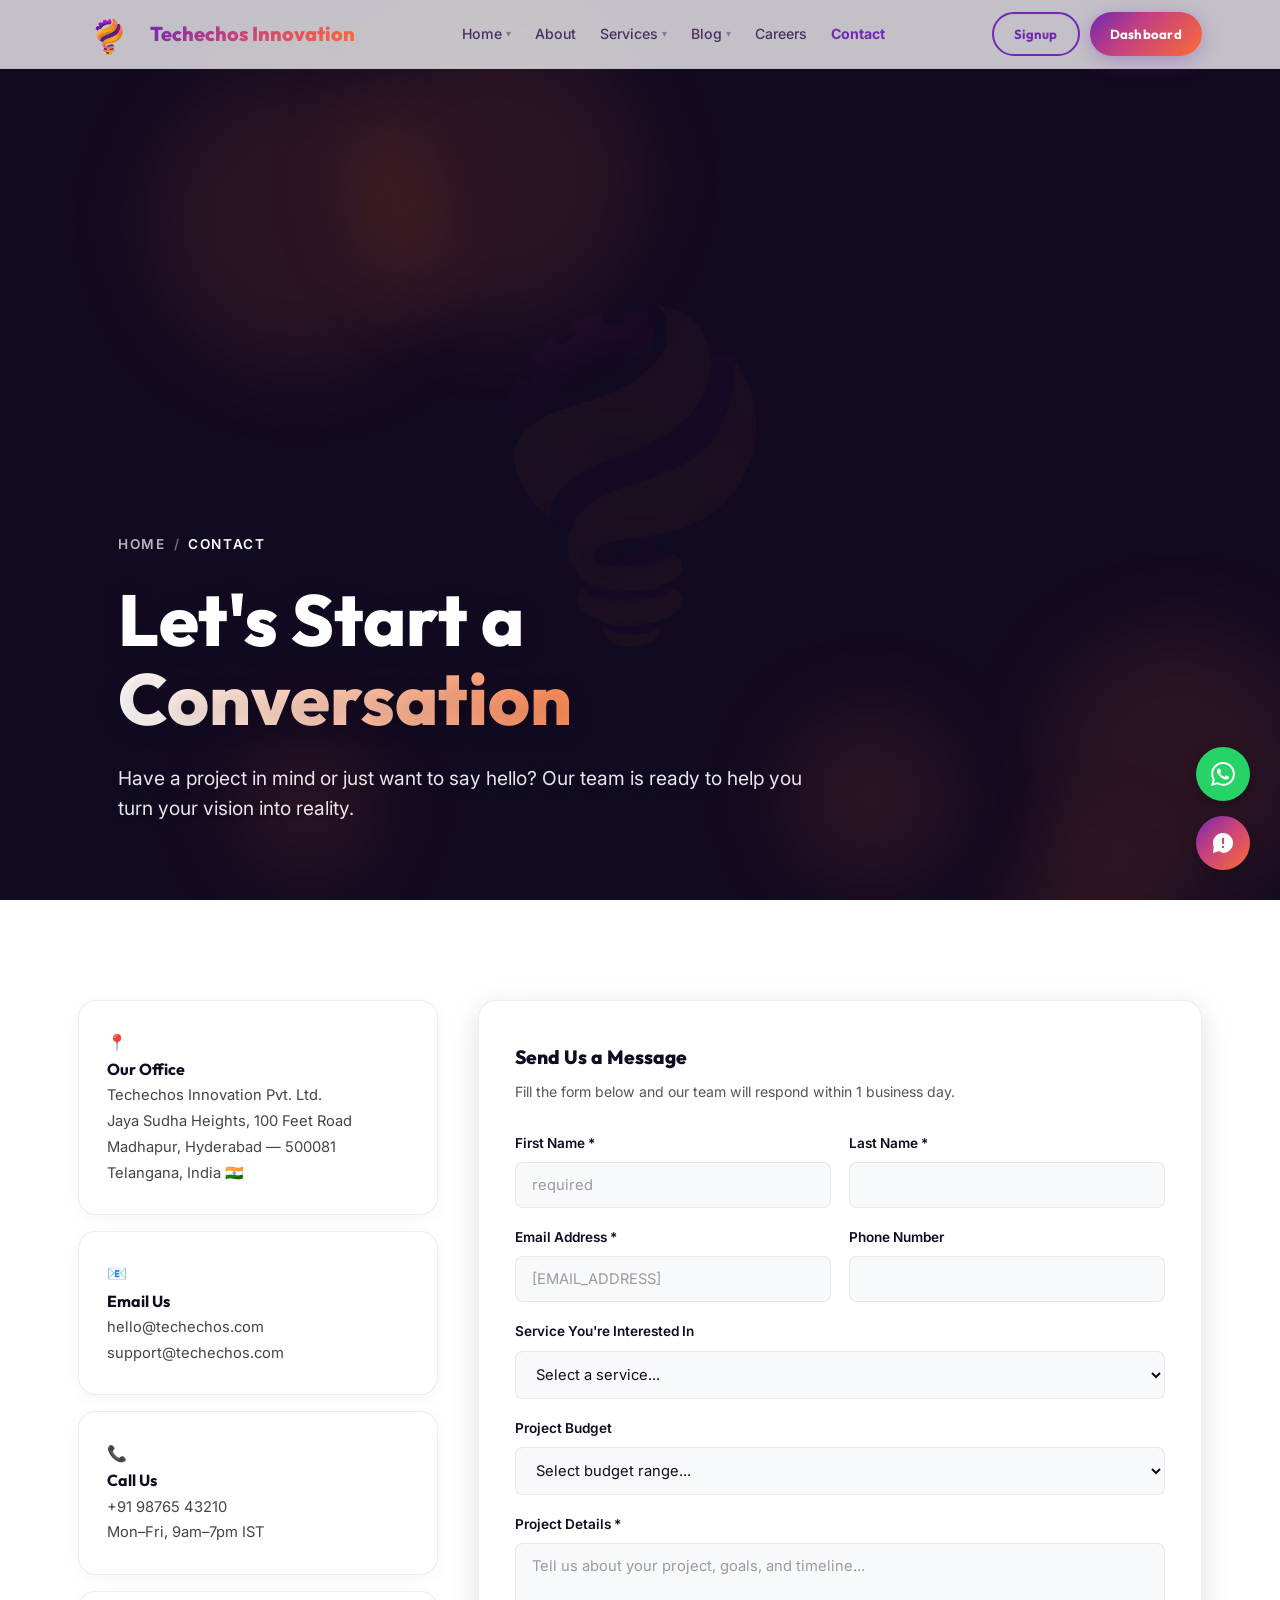
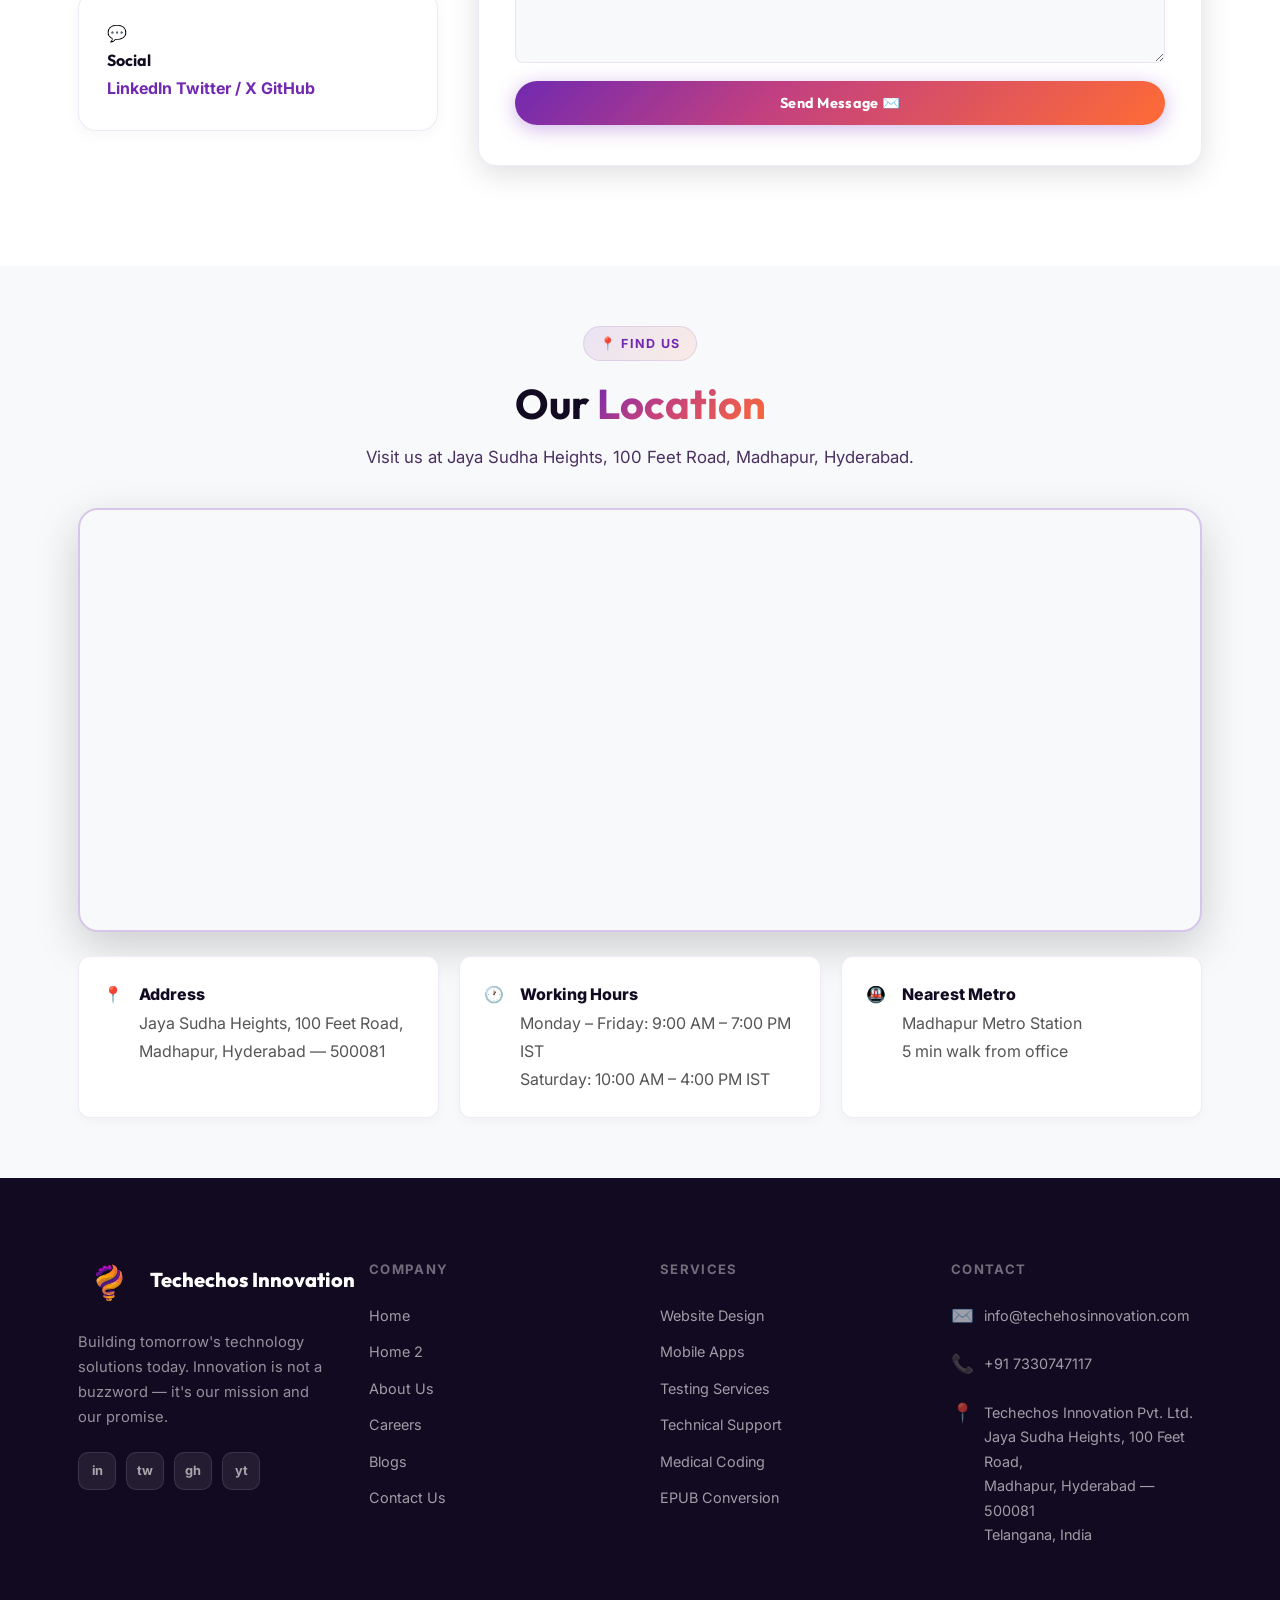
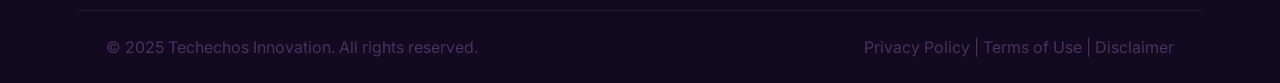
==== Contact/contact.html @ c476225d "initial commit" ====
<!DOCTYPE html>
<html lang="en">
<head>
<meta charset="UTF-8"/><meta name="viewport" content="width=device-width,initial-scale=1.0"/>
<meta name="description" content="Contact Techechos Innovation — Get in touch with our team to start your next project."/>
<title>Contact — Techechos Innovation</title>
<link rel="stylesheet" href="../shared/shared.css"/>
<link rel="stylesheet" href="./contact.css"/>
  <link rel="stylesheet" href="../navigation/header.css"/>
  <link rel="stylesheet" href="../navigation/footer.css"/>
</head>
<body class="dark-page">
<div id="header"></div>
<section class="page-hero video-hero">
  <video autoplay muted loop playsinline class="hero-video-bg">
    <source src="../images/280244_medium.mp4" type="video/mp4">
  </video>
  <div class="logo-shrink-container"><div class="logo-shrink-bg"></div></div>
  <div class="floating-bg"></div>
  <div class="container">
    <div class="page-hero-inner bottom-left-content">
      <div class="hero-text-content fade-up">
        <div class="breadcrumb"><a href="../Home/home.html">Home</a><span>/</span><span style="color:white">Contact</span></div>
        <h1 style="text-align: left;">Let's Start a <span class="brand-text-anim">Conversation</span></h1>
        <p style="margin-left: 0; text-align: left;">Have a project in mind or just want to say hello? Our team is ready to help you turn your vision into reality.</p>
      </div>
    </div>
  </div>
</section>
<section class="section section-light">
  <div class="container">
    <div class="contact-layout">
      <div class="contact-info-col">
        <div class="contact-info-card fade-up">
          <div class="ci-icon">📍</div>
          <h4>Our Office</h4>
          <p>Techechos Innovation Pvt. Ltd.<br/>Jaya Sudha Heights, 100 Feet Road<br/>Madhapur, Hyderabad — 500081<br/>Telangana, India 🇮🇳</p>
        </div>
        <div class="contact-info-card fade-up" style="--delay:0.08s">
          <div class="ci-icon">📧</div>
          <h4>Email Us</h4>
          <p>hello@techechos.com<br/>support@techechos.com</p>
        </div>
        <div class="contact-info-card fade-up" style="--delay:0.16s">
          <div class="ci-icon">📞</div>
          <h4>Call Us</h4>
          <p>+91 98765 43210<br/>Mon–Fri, 9am–7pm IST</p>
        </div>
        <div class="contact-info-card fade-up" style="--delay:0.24s">
          <div class="ci-icon">💬</div>
          <h4>Social</h4>
          <div class="ci-socials">
            <a href="#">LinkedIn</a>
            <a href="#">Twitter / X</a>
            <a href="#">GitHub</a>
          </div>
        </div>
      </div>
      <div class="contact-form-wrap fade-up" style="--delay:0.1s">
        <div class="contact-form">
          <h3 style="margin-bottom:6px;">Send Us a Message</h3>
          <p style="font-size:0.88rem;margin-bottom:28px;">Fill the form below and our team will respond within 1 business day.</p>
          <form id="contactForm" novalidate>
            <div class="form-row">
              <div class="form-group"><label for="fname">First Name *</label><input type="text" id="fname" placeholder= required></div>
              <div class="form-group"><label for="lname">Last Name *</label><input type="text" id="lname" placeholder="" required/></div>
            </div>
            <div class="form-row">
              <div class="form-group"><label for="email">Email Address *</label><input type="email" id="email" placeholder="[EMAIL_ADDRESS]" required/></div>
              <div class="form-group"><label for="phone">Phone Number</label><input type="tel" id="phone" placeholder=""/></div>
            </div>
            <div class="form-group">
              <label for="service">Service You're Interested In</label>
              <select id="service">
                <option value="">Select a service...</option>
                <option value="software-dev">Software Development</option>
                <option value="ai-ml">AI &amp; Machine Learning</option>
                <option value="cloud">Cloud Solutions</option>
                <option value="uiux">UI/UX Design</option>
                <option value="blockchain">Blockchain &amp; Web3</option>
                <option value="devops">DevOps &amp; Automation</option>
                <option value="other">Other / Multiple</option>
              </select>
            </div>
            <div class="form-group">
              <label for="budget">Project Budget</label>
              <select id="budget">
                <option value="">Select budget range...</option>
                <option value="lt5l">Under ₹5 Lakhs</option>
                <option value="5-20l">₹5L – ₹20L</option>
                <option value="20-50l">₹20L – ₹50L</option>
                <option value="50l+">₹50L+</option>
              </select>
            </div>
            <div class="form-group">
              <label for="message">Project Details *</label>
              <textarea id="message" rows="5" placeholder="Tell us about your project, goals, and timeline..." required></textarea>
            </div>
            <button type="submit" class="btn btn-primary" style="width:100%;justify-content:center;" id="submitBtn">Send Message ✉️</button>
            <div id="form-success" class="form-success" style="display:none;">✅ Thanks! We'll be in touch within 24 hours.</div>
          </form>
        </div>
      </div>
    </div>
  </div>
</section>
<section class="section section-soft" style="padding: 60px 0;">
  <div class="container">
    <div class="section-header center fade-up" style="margin-bottom: 36px;">
      <div class="section-label">📍 Find Us</div>
      <h2>Our <span class="grad-text">Location</span></h2>
      <p>Visit us at Jaya Sudha Heights, 100 Feet Road, Madhapur, Hyderabad.</p>
    </div>
    <div class="map-wrapper fade-up" style="--delay:0.1s">
      <div class="map-card">
        <iframe
          src="https://www.google.com/maps/embed?pb=!1m18!1m12!1m3!1d3806.0773456789012!2d78.3975!3d17.4444!2m3!1f0!2f0!3f0!3m2!1i1024!2i768!4f13.1!3m3!1m2!1s0x3bcb93e6b6b6b6b7%3A0x6b6b6b6b6b6b6b6b!2sJaya%20Sudha%20Heights%2C%20100%20Feet%20Road%2C%20Madhapur%2C%20Hyderabad%2C%20Telangana!5e0!3m2!1sen!2sin!4v1234567890"
          width="100%" height="420"
          style="border:0; border-radius: 16px; display:block;"
          allowfullscreen="" loading="lazy"
          referrerpolicy="no-referrer-when-downgrade"
          title="Techechos Innovation Office — Madhapur, Hyderabad">
        </iframe>
      </div>
      <div class="map-info-row">
        <div class="map-info-item"><span>📍</span><div><strong>Address</strong><p>Jaya Sudha Heights, 100 Feet Road,<br>Madhapur, Hyderabad — 500081</p></div></div>
        <div class="map-info-item"><span>🕐</span><div><strong>Working Hours</strong><p>Monday – Friday: 9:00 AM – 7:00 PM IST<br>Saturday: 10:00 AM – 4:00 PM IST</p></div></div>
        <div class="map-info-item"><span>🚇</span><div><strong>Nearest Metro</strong><p>Madhapur Metro Station<br>5 min walk from office</p></div></div>
      </div>
    </div>
  </div>
</section>
<div id="footer"></div>
<script src="../shared/shared.js"></script>
<script src="./contact.js"></script>
<script src="../navigation/script.js"></script>
</body>
</html>
---- shared/shared.css ----
@import url('https://fonts.googleapis.com/css2?family=Outfit:wght@400;500;600;700;800&family=Inter:ital,wght@0,300;0,400;0,500;0,600;1,300&display=swap');


:root {
  --purple:       #7129b1;
  --purple-light: #9B4DCA;
  --purple-dark:  #5A1A9A;
  --orange:       #FF6B35;
  --orange-light: #FF8C5A;
  --pink:         #E040A0;
  --grad:         linear-gradient(135deg, #7129b1 0%, #C24080 40%, #FF6B35 100%);
  --grad-hero:    linear-gradient(135deg, #7129b1 0%, #C24080 45%, #FF6B35 100%);
  --grad-soft:    linear-gradient(135deg, rgba(113,41,177,0.1) 0%, rgba(255,107,53,0.1) 100%);
  --white:        #ffffff;
  --off-white:    #f8f9fa;
  --text-dark:    #120a21;
  --text-mid:     #4a3060;
  --text-light:   #7a6090;
  --border:       rgba(113,41,177,0.12);
  --border-soft:  rgba(113,41,177,0.06);
  --card-bg:      #ffffff;
  --bg-page:      #ffffff;
  --font-head:    'Outfit', sans-serif;
  --font-body:    'Inter', sans-serif;
  --radius:       18px;
  --radius-sm:    12px;
  --radius-xs:    8px;
  --shadow-sm:    0 8px 30px rgba(0,0,0,0.13);
  --shadow-md:    0 15px 45px rgba(0,0,0,0.18);
  --shadow-lg:    0 22px 70px rgba(0,0,0,0.25);
  --transition:   all 0.32s cubic-bezier(0.4,0,0.2,1);
}


*, *::before, *::after { box-sizing: border-box; margin: 0; padding: 0; }
html { scroll-behavior: smooth; font-size: 16px; }
body { font-family: var(--font-body); background: var(--bg-page); color: var(--text-dark); line-height: 1.7; overflow-x: hidden; }
a { text-decoration: none; color: inherit; }
ul { list-style: none; }
img { max-width: 100%; height: auto; display: block; }
button { cursor: pointer; border: none; background: none; font-family: inherit; }


.table-responsive {
  width: 100%;
  overflow-x: auto;
  -webkit-overflow-scrolling: touch;
}


h1 { font-family: var(--font-head); font-size: clamp(2.2rem,5vw,3.8rem); font-weight: 800; line-height: 1.15; color: var(--white); }
h2 { font-family: var(--font-head); font-size: clamp(1.7rem,3.5vw,2.6rem); font-weight: 700; line-height: 1.2; color: var(--text-dark); }
h3 { font-family: var(--font-head); font-size: 1.2rem; font-weight: 700; color: var(--text-dark); }
h4 { font-family: var(--font-head); font-size: 1rem; font-weight: 600; color: var(--text-dark); }
p { font-size: 1rem; color: var(--text-mid); line-height: 1.75; }

.grad-text {
  background: var(--grad);
  -webkit-background-clip: text;
  -webkit-text-fill-color: transparent;
  background-clip: text;
}


.container { max-width: 1180px; margin: 0 auto; padding: 0 28px; }
.section { padding: 90px 0; }
.section-light { background: var(--white); }
.section-soft { background: var(--off-white); }


.section-label {
  display: inline-flex; align-items: center; gap: 8px;
  padding: 6px 16px;
  background: var(--grad-soft);
  border: 1px solid var(--border);
  border-radius: 50px;
  font-size: 0.78rem; font-weight: 700;
  color: var(--purple);
  letter-spacing: 0.1em; text-transform: uppercase;
  margin-bottom: 18px;
}
.section-header { max-width: 640px; margin-bottom: 60px; }
.section-header.center { text-align: center; margin-left: auto; margin-right: auto; }
.section-header p { margin-top: 14px; font-size: 1.05rem; }


.btn {
  display: inline-flex; align-items: center; justify-content: center; gap: 8px;
  padding: 13px 28px;
  min-height: 44px; 
  border-radius: 50px;
  font-family: var(--font-head); font-weight: 700; font-size: 0.9rem;
  letter-spacing: 0.02em;
  transition: var(--transition);
  position: relative; overflow: hidden;
  white-space: nowrap;
}
.btn-primary { background: var(--grad); color: var(--white); box-shadow: 0 4px 20px rgba(123,47,190,0.35); }
.btn-primary:hover { transform: translateY(-2px); box-shadow: 0 8px 30px rgba(123,47,190,0.5); }
.btn-white { background: var(--white); color: var(--purple); box-shadow: 0 4px 20px rgba(0,0,0,0.15); }
.btn-white:hover { transform: translateY(-2px); box-shadow: 0 8px 30px rgba(0,0,0,0.2); background: var(--off-white); }
.btn-outline-white { border: 2px solid rgba(255,255,255,0.7); color: var(--white); }
.btn-outline-white:hover { background: rgba(255,255,255,0.15); border-color: var(--white); transform: translateY(-2px); }
.btn-outline-purple { border: 2px solid var(--purple); color: var(--purple); }
.btn-outline-purple:hover { background: var(--purple); color: var(--white); transform: translateY(-2px); }
.btn-text { background: transparent; color: var(--white); padding: 13px 4px; border-bottom: 2px solid rgba(255,255,255,0.4); border-radius: 0; }
.btn-text:hover { border-bottom-color: var(--white); transform: translateY(-2px); }
.btn-sm { padding: 9px 20px; font-size: 0.82rem; }


/* Header CSS extracted */


.page-hero {
  background: var(--grad-hero);
  padding: 160px 0 120px;
  position: relative;
  overflow: hidden;
  color: var(--white);
  text-align: center;
}

.page-hero-inner {
  max-width: 1200px;
  margin: 0 auto;
  padding: 0 40px;
  position: relative;
  z-index: 10;
  display: flex;
  flex-direction: column;
  align-items: center;
}

.hero-text-content {
  max-width: 800px;
  margin-bottom: 50px;
}

.brand-text-anim {
  display: inline-block;
  font-weight: 800;
  background: linear-gradient(90deg, #ffffff 0%, #ff8c5a 50%, #ffffff 100%);
  background-size: 200% auto;
  -webkit-background-clip: text;
  -webkit-text-fill-color: transparent;
  background-clip: text;
  animation: shineBrand 3s linear infinite, blinkBrand 4s ease-in-out infinite;
}

@keyframes shineBrand {
  to { background-position: 200% center; }
}
@keyframes blinkBrand {
  0%, 100% { opacity: 1; filter: drop-shadow(0 0 0px var(--white)); }
  50% { opacity: 0.85; filter: drop-shadow(0 0 15px rgba(255,140,90,0.6)); }
}

.hero-main-img-center {
  width: 140px;
  height: 140px;
  object-fit: contain;
  margin-bottom: 30px;
  z-index: 5;
  filter: drop-shadow(0 15px 30px rgba(113,41,177,0.3));
}

.page-hero h1 { font-size: clamp(2.8rem, 6vw, 4.5rem); line-height: 1.1; margin-bottom: 24px; text-shadow: 0 4px 20px rgba(0,0,0,0.15); }
.page-hero p { font-size: 1.2rem; color: rgba(255,255,255,0.9); max-width: 700px; margin: 0 auto 36px; line-height: 1.6; text-shadow: 0 2px 10px rgba(0,0,0,0.1); }

.hero-split {
  display: grid;
  grid-template-columns: 1.1fr 0.9fr;
  align-items: center;
  gap: 60px;
  text-align: left;
}
.hero-split .hero-text-content {
  margin-bottom: 0;
  max-width: 100%;
}
.hero-split .hero-img-content {
  position: relative;
  z-index: 5;
}
.hero-split .hero-img-content img {
  width: 100%;
  border-radius: var(--radius);
  box-shadow: var(--shadow-lg);
}
.hero-split .breadcrumb {
  justify-content: flex-start;
}
.hero-split p {
  margin-left: 0;
}

.logo-shrink-container {
  position: absolute;
  top: 50%;
  left: 50%;
  transform: translate(-50%, -50%);
  width: 100%;
  height: 100%;
  z-index: 0;
  pointer-events: none;
  overflow: hidden;
}
.logo-shrink-bg {
  position: absolute;
  top: 50%;
  left: 50%;
  width: 600px;
  height: 600px;
  background: url('../images/logo1.svg') no-repeat center/contain;
  opacity: 0.04;
  transform: translate(-50%, -50%);
  animation: logoShrink 10s ease-in-out infinite alternate;
}
@keyframes logoShrink {
  0% { transform: translate(-50%, -50%) scale(1.2) rotate(0deg); opacity: 0.03; }
  100% { transform: translate(-50%, -50%) scale(0.6) rotate(5deg); opacity: 0.06; }
}

.floating-bg {
  position: absolute;
  inset: 0;
  z-index: 0;
  overflow: hidden;
}
.float-el {
  position: absolute;
  background: rgba(255,107,53,0.1);
  border-radius: 50%;
  filter: blur(40px);
  animation: floatMove var(--d, 15s) linear infinite;
}
@keyframes floatMove {
  0% { transform: translate(0, 0) scale(1); }
  50% { transform: translate(100px, -50px) scale(1.2); }
  100% { transform: translate(0, 0) scale(1); }
}

.breadcrumb {
  display: flex; gap: 8px; align-items: center; justify-content: center;
  margin-bottom: 24px; font-size: 0.85rem;
  font-weight: 600;
  text-transform: uppercase;
  letter-spacing: 0.12em;
}
.breadcrumb a { color: rgba(255,255,255,0.7); }
.breadcrumb span { color: rgba(255,255,255,0.4); }

.bubble-container {
  position: absolute;
  top: 0;
  left: 0;
  width: 100%;
  height: 100%;
  z-index: 1;
  pointer-events: none;
}

.bubble {
  position: absolute;
  bottom: -50px;
  background: rgba(255,255,255,0.08);
  border-radius: 50%;
  animation: bubbleUp var(--duration, 8s) ease-in infinite;
  box-shadow: inset 0 0 15px rgba(255,255,255,0.2);
}

@keyframes bubbleUp {
  0% { transform: translateY(0) scale(1); opacity: 0; }
  20% { opacity: 0.4; }
  100% { transform: translateY(-110vh) scale(1.8); opacity: 0; }
}

.section { padding: 100px 0; background: var(--white); }
.section-soft { background: var(--off-white); }
.section-header h2 { color: var(--text-dark); }
.section-header p { color: var(--text-mid); }

.svc-card, .service-card, .blog-card, .job-card, .pricing-card, .testimonial-card, .contact-info-card, .map-info-item, .feature-box, .dark-scard, .process-step, .tech-logo, .perk-card, .value-card, .team-card {
  background: var(--white);
  border: 1px solid var(--border-soft);
  border-radius: var(--radius);
  transition: all 0.4s cubic-bezier(0.4, 0, 0.2, 1);
  position: relative;
  overflow: hidden;
  box-shadow: var(--shadow-sm);
}

.svc-card::before, .service-card::before, .blog-card::before, .job-card::before, .pricing-card::before, .testimonial-card::before, .contact-info-card::before, .map-info-item::before, .feature-box::before, .dark-scard::before, .process-step::before, .tech-logo::before, .perk-card::before, .value-card::before, .team-card::before {
  content: '';
  position: absolute;
  top: 0; left: 0; right: 0;
  height: 3px;
  background: var(--grad);
  opacity: 0;
  transition: 0.3s ease;
  z-index: 5;
}

.svc-card:hover, .service-card:hover, .blog-card:hover, .job-card:hover, .pricing-card:hover, .testimonial-card:hover, .contact-info-card:hover, .map-info-item:hover, .feature-box:hover, .dark-scard:hover, .process-step:hover, .tech-logo:hover, .perk-card:hover, .value-card:hover, .team-card:hover {
  transform: translateY(-8px) !important;
  box-shadow: 0 20px 50px rgba(113,41,177,0.15) !important;
  border-color: var(--purple) !important;
}

.svc-card:hover::before, .service-card:hover::before, .blog-card:hover::before, .job-card:hover::before, .pricing-card:hover::before, .testimonial-card:hover::before, .contact-info-card:hover::before, .map-info-item:hover::before, .feature-box:hover::before, .dark-scard:hover::before, .process-step:hover::before, .tech-logo:hover::before, .perk-card:hover::before, .value-card:hover::before, .team-card:hover::before {
  opacity: 1;
}

.blog-card { box-shadow: var(--shadow-sm); }
.blog-thumb { height: 220px; width: 100%; overflow: hidden; position: relative; flex-shrink: 0; }
.blog-thumb img { width: 100%; height: 100%; object-fit: cover; }
.blog-body { padding: 24px; display: flex; flex-direction: column; flex-grow: 1; min-height: 0; }
.blog-body h3 { 
  font-size: 1.15rem; color: #120A21 !important; font-weight: 700; margin-bottom: 12px; line-height: 1.4; 
  display: -webkit-box; -webkit-line-clamp: 2; -webkit-box-orient: vertical; line-clamp: 2; overflow: hidden;
}
.blog-body p { 
  font-size: 0.92rem; color: #555555 !important; line-height: 1.7; margin-bottom: 16px; flex-grow: 1;
  display: -webkit-box; -webkit-line-clamp: 3; -webkit-box-orient: vertical; line-clamp: 3; overflow: hidden;
}
.blog-read { margin-top: auto; padding-top: 10px; font-weight: 700; color: var(--purple); }

.svc-card h3, .blog-card h3, .job-card h4 { color: var(--text-dark) !important; }
.svc-card p, .blog-card p, .job-card p { color: var(--text-mid) !important; }
.pricing-card:not(.popular) h3 { color: var(--text-dark) !important; }
.pricing-card:not(.popular) p { color: var(--text-mid) !important; }

.blog-filter {
  background: var(--white);
  color: var(--purple);
  border: 1.5px solid var(--purple);
  padding: 8px 18px;
  border-radius: 50px;
  font-weight: 600;
  transition: var(--transition);
}
.blog-filter:hover, .blog-filter.active {
  background: var(--purple);
  color: var(--white);
  box-shadow: var(--shadow-sm);
}

.blog-cat {
  background: var(--grad);
  color: var(--white) !important;
  font-weight: 700;
  padding: 4px 12px;
  border-radius: 4px;
  font-size: 0.75rem;
}


.cta-banner {
  background: var(--grad);
  padding: 80px 28px;
  text-align: center;
  position: relative; overflow: hidden;
}
.cta-banner::before {
  content: '';
  position: absolute; inset: 0;
  background-image: radial-gradient(circle, rgba(255,255,255,0.05) 1px, transparent 1px);
  background-size: 36px 36px;
}
.cta-banner h2 { color: var(--white); margin-bottom: 16px; position: relative; }
.cta-banner p { color: rgba(255,255,255,0.85); max-width: 520px; margin: 0 auto 36px; position: relative; }
.cta-btns { display: flex; gap: 14px; justify-content: center; flex-wrap: wrap; position: relative; }


/* Footer CSS extracted */


@keyframes fadeSlideUp { from{opacity:0;transform:translateY(24px)} to{opacity:1;transform:translateY(0)} }
@keyframes fadeSlideDown { from{opacity:0;transform:translateY(-16px)} to{opacity:1;transform:translateY(0)} }
@keyframes fadeIn { from{opacity:0} to{opacity:1} }
@keyframes bounce { 0%,100%{transform:translateX(-50%) translateY(0)} 50%{transform:translateX(-50%) translateY(-8px)} }
@keyframes float { 0%,100%{transform:translateY(0)} 50%{transform:translateY(-12px)} }
.water-float { animation: float 4s ease-in-out infinite; }
@keyframes marquee { 0%{transform:translateX(0)} 100%{transform:translateX(-50%)} }

.fade-up { opacity: 0; transform: translateY(28px); transition: opacity 0.6s ease, transform 0.6s ease; }
.fade-up.visible { opacity: 1; transform: translateY(0); }
.fade-up[style*="--delay"] { transition-delay: var(--delay,0s); }


.section-light { background: var(--white); }
.section-soft  { background: var(--off-white); }
.section-label { background: var(--grad-soft); border-color: var(--border); color: var(--purple); }




.form-row { display: grid; grid-template-columns: 1fr 1fr; gap: 18px; }
@media(max-width:560px){ .form-row{grid-template-columns:1fr;} }
.form-group { display: flex; flex-direction: column; gap: 7px; margin-bottom: 18px; }
.form-group label { font-size: 0.85rem; font-weight: 600; color: var(--text-dark); }
.form-group input, .form-group textarea, .form-group select {
  padding: 13px 16px;
  background: var(--off-white); border: 1.5px solid var(--border-soft);
  border-radius: var(--radius-xs); font-family: var(--font-body); font-size: 0.92rem;
  color: var(--text-dark); transition: var(--transition); outline: none;
  width: 100%;
}
.form-group input:focus, .form-group textarea:focus, .form-group select:focus {
  border-color: var(--purple); background: var(--white);
  box-shadow: 0 0 0 3px rgba(123,47,190,0.1);
}
.form-group textarea { resize: vertical; min-height: 120px; }

body.dark-page .form-group label { color: rgba(255,255,255,0.8); }
body.dark-page .form-group input,
body.dark-page .form-group textarea,
body.dark-page .form-group select {
  background: rgba(255,255,255,0.05);
  border-color: rgba(123,47,190,0.2);
  color: rgba(255,255,255,0.85);
}
body.dark-page .form-group input:focus,
body.dark-page .form-group textarea:focus,
body.dark-page .form-group select:focus {
  border-color: rgba(123,47,190,0.6);
  background: rgba(123,47,190,0.08);
  box-shadow: 0 0 0 3px rgba(123,47,190,0.15);
}
body.dark-page .form-group input::placeholder,
body.dark-page .form-group textarea::placeholder { color: rgba(255,255,255,0.25); }



@media(min-width: 1281px) {
  .container, .nav-inner, .page-hero-inner { max-width: 1400px; }
}
@media(max-width: 1280px) {
  
  
  .page-hero { padding: 140px 0 100px; }
}

@media(max-width: 1024px) {
  
  
  .page-hero h1 { font-size: clamp(2.4rem, 8vw, 3.5rem); }
  .page-hero { padding: 120px 0 80px; }
}

@media(max-width: 640px) {
  h1 { font-size: 2.2rem; }
  h2 { font-size: 1.8rem; }
  .section { padding: 70px 0; }
  
  .page-hero { padding: 110px 0 60px; }
  .hero-split {
    grid-template-columns: 1fr;
    text-align: center;
    gap: 40px;
  }
  .hero-split .hero-img-content {
    order: -1;
    max-width: 320px;
    margin: 0 auto;
  }
  .hero-split .breadcrumb {
    justify-content: center;
  }
  .hero-main-img-center { width: 100px; height: 100px; }
  
  
  
  
}
---- Contact/contact.css ----
/* Hero Video Background */
.video-hero {
  position: relative;
  overflow: hidden;
  background: var(--text-dark);
  min-height: 100vh;
  padding: 140px 0 40px;
  display: flex;
  align-items: flex-end;
}
.hero-video-bg {
  position: absolute;
  top: 50%;
  left: 50%;
  min-width: 100%;
  min-height: 100%;
  width: auto;
  height: auto;
  transform: translate(-50%, -50%);
  z-index: 1;
  object-fit: cover;
  opacity: 0.5;
}
.video-hero .logo-shrink-container,
.video-hero .floating-bg {
  z-index: 2;
}
.video-hero .container {
  position: relative;
  z-index: 5;
  width: 100%;
}
.bottom-left-content {
  display: flex !important;
  flex-direction: column;
  align-items: flex-start;
  justify-content: flex-end;
  text-align: left;
  width: 100%;
}
.bottom-left-content .hero-text-content {
  max-width: 800px;
  margin: 0;
  text-align: left;
}
.bottom-left-content p {
  margin-left: 0;
  margin-right: 0;
  text-align: left;
}
.bottom-left-content h1 {
  text-align: left;
}
.bottom-left-content .breadcrumb {
  justify-content: flex-start;
}

.contact-layout { display:grid; grid-template-columns:360px 1fr; gap:40px; align-items:start; }
@media(max-width:900px){ .contact-layout{grid-template-columns:1fr;} }

.contact-info-col { display:flex; flex-direction:column; gap:16px; }
.contact-info-card { background:var(--white) !important; border:1px solid rgba(113,41,177,0.1); border-radius:var(--radius); padding:28px; transition:var(--transition); box-shadow: 0 4px 15px rgba(0,0,0,0.04); }
.contact-info-card:hover { border-color:rgba(113,41,177,0.3); box-shadow:0 12px 30px rgba(113,41,177,0.1); transform:translateY(-5px); }
.contact-info-card h4 { color: #120A21 !important; font-weight: 700; }
.contact-info-card p { color: #444444 !important; font-size: 0.92rem; }
.ci-socials a { color:var(--purple) !important; font-weight:700; }

.contact-form-wrap { position:sticky; top:90px; }
.contact-form { background:var(--white) !important; border:1px solid rgba(113,41,177,0.1); border-radius:var(--radius); padding:40px 36px; box-shadow: var(--shadow-sm); }
.contact-form h3 { color: #120A21 !important; font-weight: 800; }
.contact-form p { color: #555555 !important; }
.contact-form label { color: #120A21 !important; font-weight: 600; }

.contact-form input, 
.contact-form textarea, 
.contact-form select {
  background: #f8f9fa !important;
  color: #120A21 !important;
  border: 1.5px solid rgba(113,41,177,0.1) !important;
  transition: var(--transition);
}

.contact-form input:focus, 
.contact-form textarea:focus, 
.contact-form select:focus {
  background: #ffffff !important;
  border-color: var(--purple) !important;
  box-shadow: 0 0 0 4px rgba(113,41,177,0.1) !important;
  outline: none;
}

.contact-form input::placeholder, 
.contact-form textarea::placeholder {
  color: rgba(18,10,33,0.4) !important;
}


.map-wrapper { display: flex; flex-direction: column; gap: 24px; }
.map-card {
  border-radius: 20px;
  overflow: hidden;
  border: 2px solid var(--border);
  box-shadow: var(--shadow-md);
  transition: var(--transition);
}
.map-card:hover { box-shadow: var(--shadow-lg); border-color: rgba(123,47,190,0.3); }
body.dark-page .map-card { border-color: rgba(123,47,190,0.25); }

.map-info-row {
  display: grid;
  grid-template-columns: repeat(3, 1fr);
  gap: 20px;
}
@media(max-width:780px){ .map-info-row { grid-template-columns: 1fr; } }
@media(max-width:520px){ .map-info-row { grid-template-columns: 1fr; } }

.map-info-item {
  display: flex;
  align-items: flex-start;
  gap: 16px;
  background: var(--white) !important;
  border: 1px solid rgba(113,41,177,0.1);
  border-radius: var(--radius-sm);
  padding: 24px;
  transition: var(--transition);
  box-shadow: 0 4px 12px rgba(0,0,0,0.03);
}
.map-info-item:hover { border-color: rgba(113,41,177,0.3); box-shadow: 0 8px 25px rgba(0,0,0,0.06); transform: translateY(-3px); }
.map-info-item strong { color: #120A21 !important; font-weight: 800; }
.map-info-item p { color: #555555 !important; }
---- navigation/header.css ----
#navbar {
  position: fixed; top: 0; left: 0; right: 0; z-index: 1000;
  background: rgba(255,255,255,0.75);
  backdrop-filter: blur(20px);
  border-bottom: 1px solid var(--border-soft);
  transition: var(--transition);
}
#navbar.scrolled { box-shadow: 0 4px 24px rgba(123,47,190,0.12); }

.nav-inner {
  display: flex;
  justify-content: space-between;
  align-items: center;
  height: 68px; padding: 0 28px;
  max-width: 1180px; margin: 0 auto;
  width: 100%;
}
.nav-logo {
  display: flex; align-items: center; gap: 8px;
  font-family: var(--font-head); font-size: 1.25rem; font-weight: 800;
  flex-shrink: 0;
  text-decoration: none;
  z-index: 1010;
}
.nav-logo-img { height: 44px; object-fit: contain; flex-shrink: 0; }
.nav-logo-text {
  background: var(--grad);
  -webkit-background-clip: text;
  -webkit-text-fill-color: transparent;
  background-clip: text;
  white-space: nowrap;
  display: block;
  line-height: 1.2;
}
.nav-links { display: flex; align-items: center; justify-content: center; gap: 4px; }
.nav-links > li { position: relative; }
.nav-links > li > a {
  display: flex; align-items: center; gap: 4px;
  padding: 8px 14px; border-radius: 8px;
  min-height: 44px; 
  font-size: 0.92rem; font-weight: 500; color: var(--text-mid);
  transition: var(--transition);
}
.nav-links > li > a:hover,
.nav-links > li > a.active { color: var(--purple); background: transparent; }
.nav-links > li > a.active { font-weight: 700; }
.nav-arrow { font-size: 0.65rem; opacity: 0.5; transition: var(--transition); }
.dropdown:hover .nav-arrow { transform: rotate(180deg); }

.drop-menu {
  position: absolute; top: calc(100% + 6px); left: 0;
  background: rgba(255, 255, 255, 0.85);
  backdrop-filter: blur(16px);
  -webkit-backdrop-filter: blur(16px);
  border: 1px solid var(--border);
  border-radius: var(--radius-sm); padding: 8px; min-width: 200px;
  box-shadow: var(--shadow-md);
  opacity: 0; pointer-events: none; transform: translateY(-8px);
  transition: var(--transition);
}
.dropdown:hover .drop-menu { opacity: 1; pointer-events: all; transform: translateY(0); }
.drop-menu a {
  display: block; padding: 9px 14px; border-radius: 6px;
  min-height: 44px; display: flex; align-items: center; 
  font-size: 0.88rem; font-weight: 500; color: var(--text-mid);
  transition: var(--transition);
}
.drop-menu a:hover { background: var(--grad-soft); color: var(--purple); }

.nav-actions { display: flex; align-items: center; gap: 10px; justify-content: flex-end; }

.hamburger { display: none; flex-direction: column; gap: 5px; padding: 10px; min-height: 44px; min-width: 44px; justify-content: center; z-index: 1010; }
.hamburger span { display: block; width: 22px; height: 2px; background: var(--purple); border-radius: 2px; transition: var(--transition); }
.hamburger.active span:nth-child(1) { transform: rotate(45deg) translate(5px,5px); }
.hamburger.active span:nth-child(2) { opacity: 0; }
.hamburger.active span:nth-child(3) { transform: rotate(-45deg) translate(5px,-5px); }

.mobile-nav {
  display: none; flex-direction: column; gap: 2px;
  padding: 12px 24px 20px;
  border-top: 1px solid var(--border-soft);
  background: var(--white);
  box-shadow: var(--shadow-md);
}
.mobile-nav.active { display: flex; }
.mobile-nav a { padding: 10px 14px; border-radius: 8px; min-height: 44px; display: flex; align-items: center; font-size: 0.95rem; font-weight: 500; color: var(--text-mid); transition: var(--transition); }
.mobile-nav a:hover { background: var(--grad-soft); color: var(--purple); }
.mobile-nav .btn { margin-top: 10px; justify-content: center; }
.mobile-nav .dropdown > a { justify-content: space-between; }
.mobile-nav .drop-menu { position: static; box-shadow: none; border: none; background: transparent; padding-left: 20px; display: none; opacity: 1; pointer-events: all; transform: none; min-height: auto; padding-top: 0; padding-bottom: 0; }
.mobile-nav .dropdown.open .drop-menu { display: block; }
.mobile-nav .dropdown.open .nav-arrow { transform: rotate(180deg); }

@media(min-width: 1281px) {
  .nav-inner { max-width: 1400px; }
}
@media(max-width: 1280px) {
  .nav-inner { max-width: 1180px; }
  .nav-links > li > a { padding: 8px 10px; font-size: 0.88rem; }
}
@media(max-width: 1024px) {
  .nav-links, .nav-actions { display: none; }
  .hamburger { display: flex; }
}
@media(max-width: 640px) {
  .nav-logo-text { font-size: 1.1rem; }
}
---- navigation/footer.css ----
footer {
  background: var(--text-dark);
  padding: 80px 0 0;
  position: relative;
  z-index: 10;
}
.footer-grid { display: grid; grid-template-columns: 1fr 1fr 1fr 1fr; gap: 40px; padding-bottom: 56px; }
@media(max-width:860px){ .footer-grid{grid-template-columns:1fr 1fr; gap:36px;} }
@media(max-width:520px){ .footer-grid{grid-template-columns:1fr; gap:28px;} }

.footer-brand p { font-size: 0.92rem; color: rgba(255,255,255,0.55); line-height: 1.7; max-width: 280px; margin-top: 14px; }
.footer-socials { display: flex; gap: 10px; margin-top: 22px; }
.footer-social {
  width: 38px; height: 38px; border-radius: 10px;
  background: rgba(255,255,255,0.08); border: 1px solid rgba(255,255,255,0.1);
  display: flex; align-items: center; justify-content: center;
  color: rgba(255,255,255,0.6); font-size: 0.8rem; font-weight: 700;
  transition: var(--transition);
}
.footer-social:hover { background: var(--grad); border-color: transparent; color: var(--white); transform: translateY(-3px); }

.footer-col h5 { font-size: 0.82rem; font-weight: 700; letter-spacing: 0.1em; text-transform: uppercase; color: rgba(255,255,255,0.4); margin-bottom: 18px; }
.footer-col a { display: block; padding: 6px 0; font-size: 0.9rem; color: rgba(255,255,255,0.6); transition: var(--transition); }
.footer-col a:hover { color: var(--white); transform: translateX(4px); }

.footer-bottom {
  border-top: 1px solid rgba(255,255,255,0.08);
  padding: 22px 28px;
  display: flex; justify-content: space-between; align-items: center; flex-wrap: wrap; gap: 12px;
  font-size: 0.85rem; color: rgba(255,255,255,0.35);
  max-width: 1180px; margin: 0 auto;
}

/* Floating Action Buttons */
.floating-action-buttons {
  position: fixed;
  bottom: 30px;
  right: 30px;
  display: flex;
  flex-direction: column;
  gap: 15px;
  z-index: 9999;
}
.fab-btn {
  width: 54px;
  height: 54px;
  border-radius: 50%;
  display: flex;
  align-items: center;
  justify-content: center;
  color: white;
  box-shadow: 0 4px 15px rgba(0,0,0,0.25);
  transition: all 0.3s cubic-bezier(0.175, 0.885, 0.32, 1.275);
  cursor: pointer;
  border: none;
}
.fab-btn:hover {
  transform: scale(1.1);
  box-shadow: 0 8px 25px rgba(0,0,0,0.3);
}
.whatapp-btn {
  background-color: #25D366; /* WhatsApp Green */
}
.whatapp-btn:hover {
  background-color: #1ebe57; 
}
.chatbot-btn {
  background: var(--grad);
}

@media(max-width: 640px) {
  .footer-grid { grid-template-columns: 1fr; gap: 32px; text-align: center; }
  .footer-brand { display: flex; flex-direction: column; align-items: center; }
  .footer-socials { justify-content: center; }
  .footer-bottom { flex-direction: column; text-align: center; gap: 12px; }
  
  .floating-action-buttons {
    bottom: 20px;
    right: 20px;
  }
  .fab-btn {
    width: 48px;
    height: 48px;
  }
  .fab-btn svg {
    width: 24px; height: 24px;
  }
}
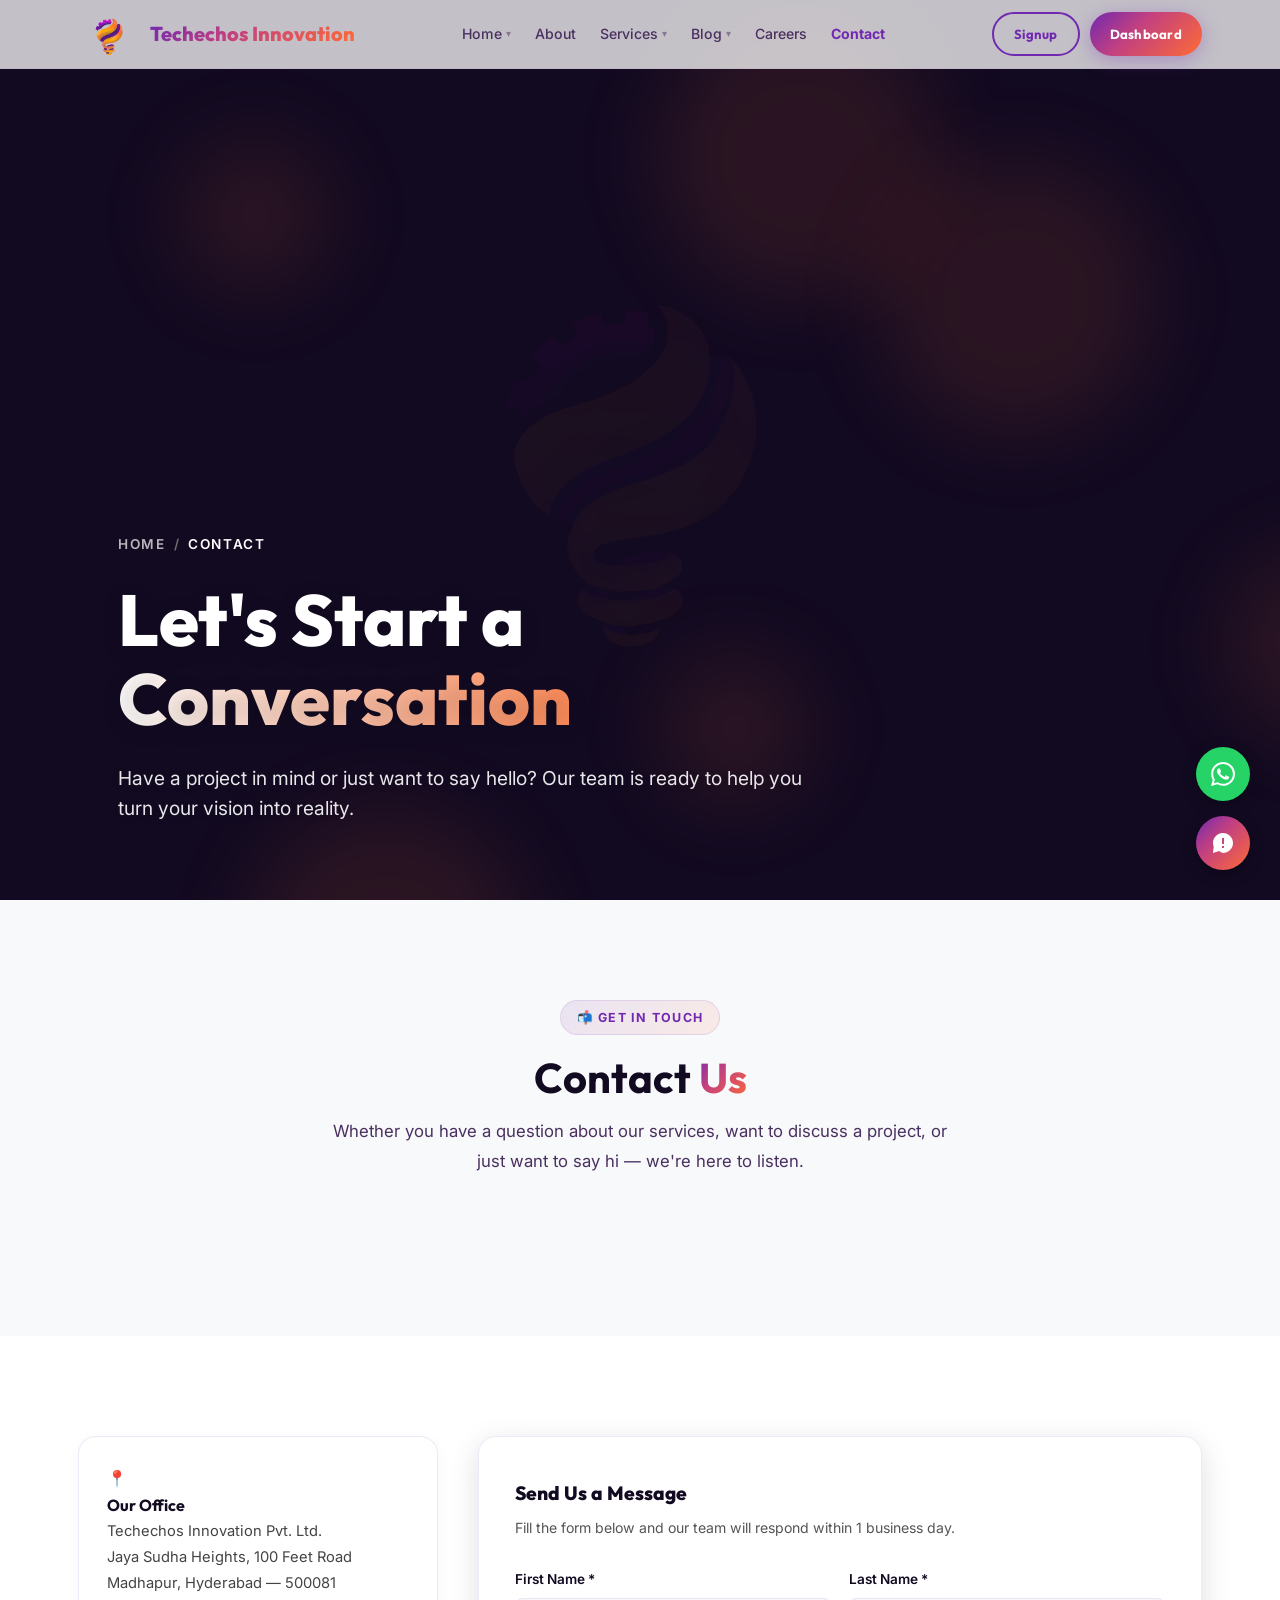
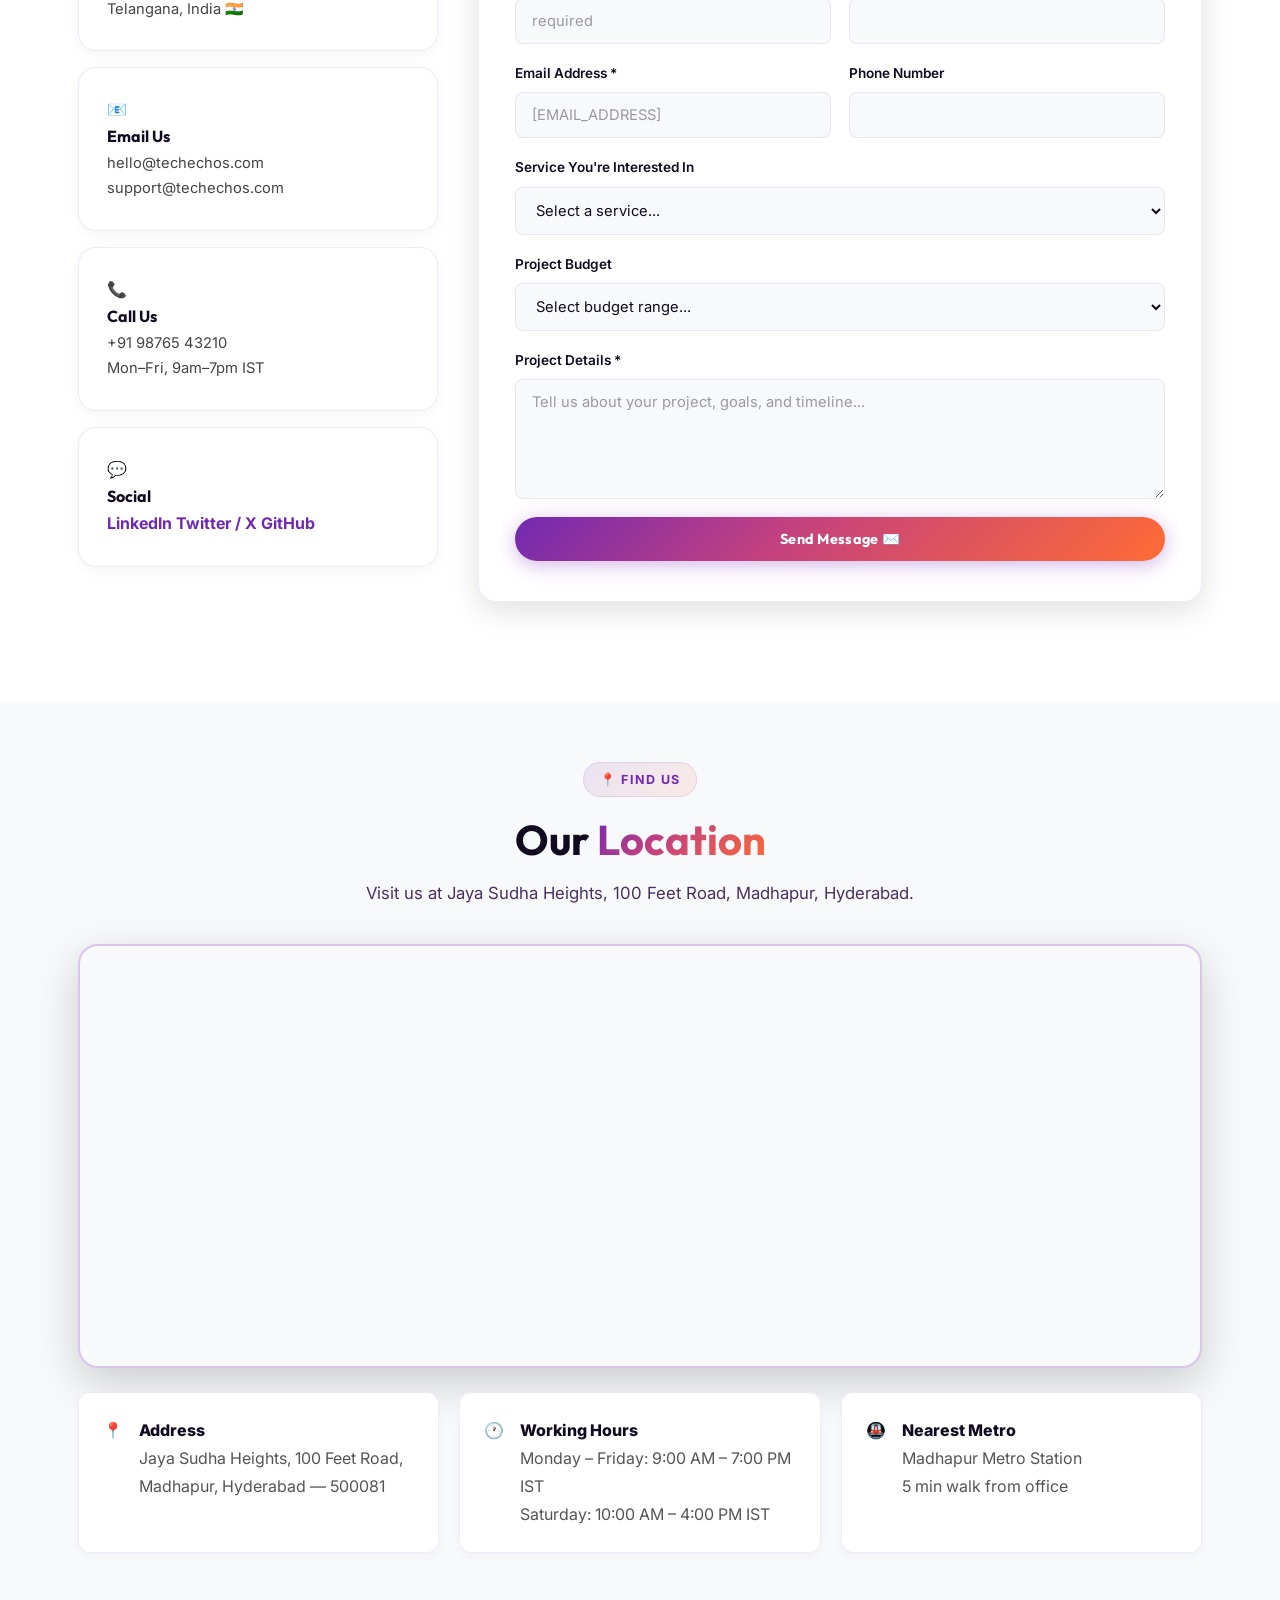
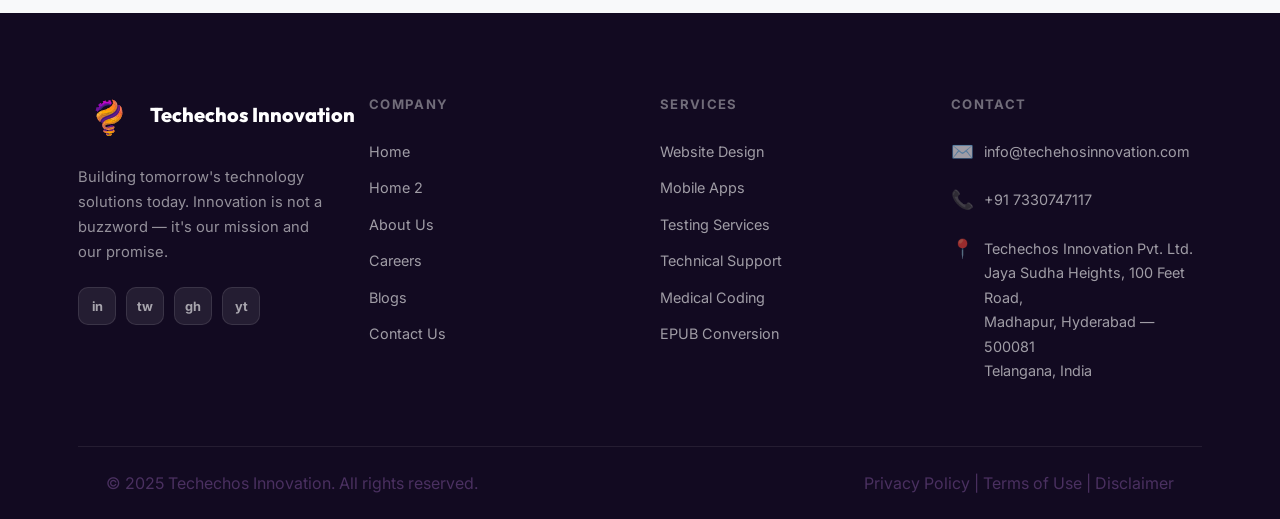
==== commit a15a0cff: "Updated multiple files" ====
--- a/Contact/contact.html
+++ b/Contact/contact.html
@@ -24,6 +24,15 @@
         <h1 style="text-align: left;">Let's Start a <span class="brand-text-anim">Conversation</span></h1>
         <p style="margin-left: 0; text-align: left;">Have a project in mind or just want to say hello? Our team is ready to help you turn your vision into reality.</p>
       </div>
+    </div>
+  </div>
+</section>
+<section class="section section-soft">
+  <div class="container">
+    <div class="section-header center fade-up">
+      <div class="section-label">📬 Get in Touch</div>
+      <h2>Contact <span class="grad-text">Us</span></h2>
+      <p>Whether you have a question about our services, want to discuss a project, or just want to say hi — we're here to listen.</p>
     </div>
   </div>
 </section>
